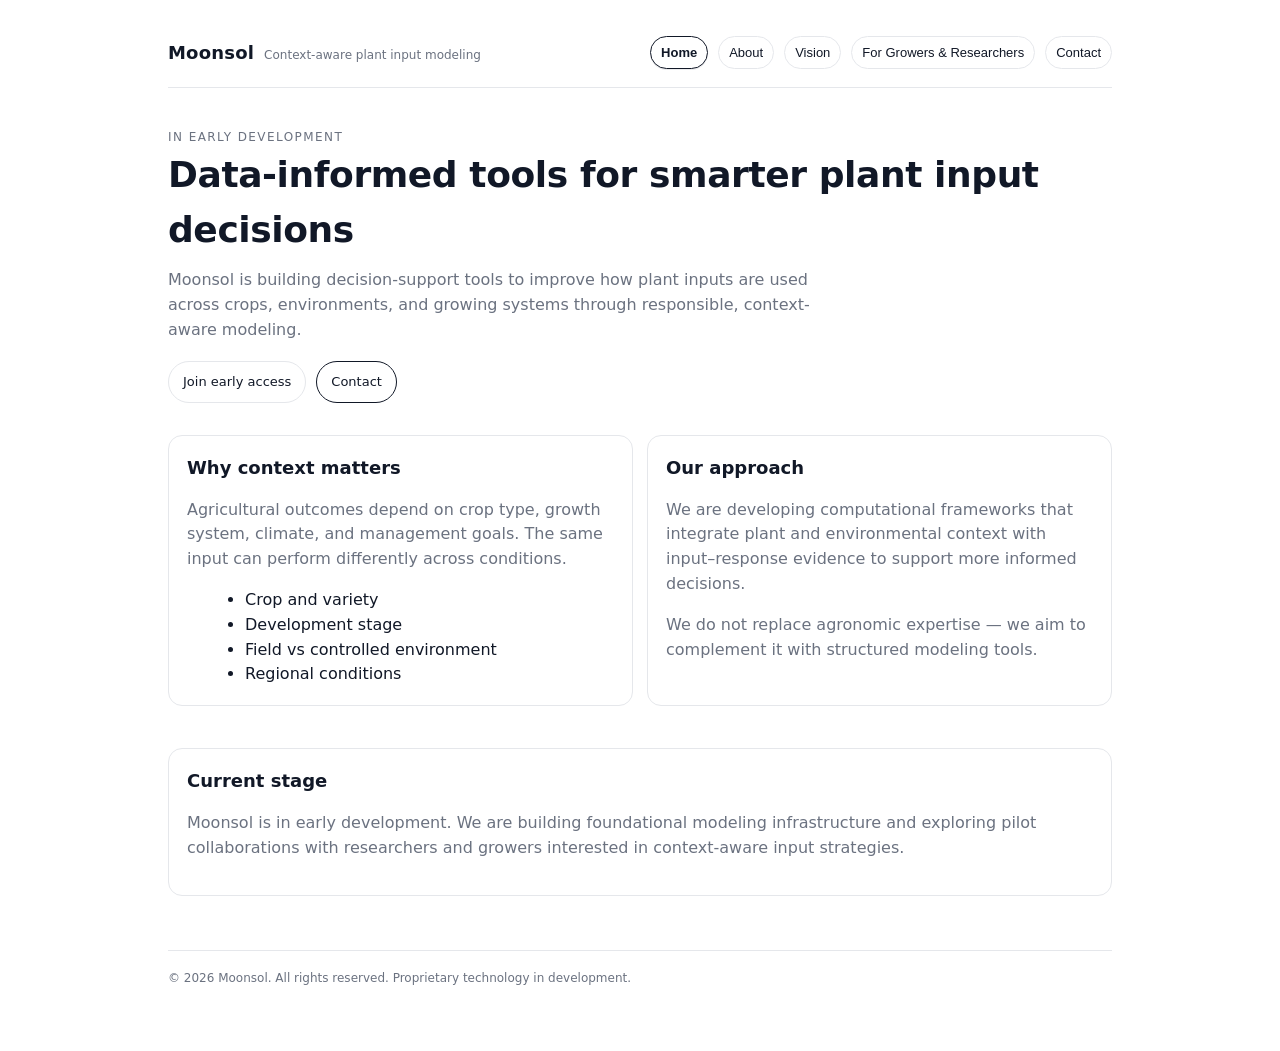
==== index.html @ 2db1e33b "Create index.html" ====
<!doctype html>
<html lang="en">
<head>
  <meta charset="utf-8" />
  <meta name="viewport" content="width=device-width,initial-scale=1" />
  <title>Moonsol</title>
  <meta name="description" content="Moonsol builds data-informed tools for smarter plant input decisions across crops and growing systems." />

  <style>
    :root{
      --bg:#ffffff;
      --text:#111827;
      --muted:#6b7280;
      --line:#e5e7eb;
      --accent:#111827;
      --max:980px;
      --radius:14px;
    }
    *{box-sizing:border-box}
    body{
      margin:0;
      font-family: ui-sans-serif, system-ui, -apple-system, Segoe UI, Roboto, Helvetica, Arial, "Apple Color Emoji","Segoe UI Emoji";
      color:var(--text);
      background:var(--bg);
      line-height:1.55;
    }
    a{color:inherit;text-decoration:none}
    a:hover{text-decoration:underline}
    .wrap{max-width:var(--max);margin:0 auto;padding:26px 18px 64px}
    header{
      display:flex;align-items:center;justify-content:space-between;gap:16px;
      padding:10px 0 18px;border-bottom:1px solid var(--line);
      position:sticky;top:0;background:rgba(255,255,255,.92);backdrop-filter: blur(8px);
      z-index:10;
    }
    .brand{display:flex;align-items:baseline;gap:10px}
    .brand h1{font-size:18px;margin:0;letter-spacing:.2px}
    .brand span{font-size:12px;color:var(--muted)}
    nav{display:flex;flex-wrap:wrap;gap:10px;justify-content:flex-end}
    nav button{
      border:1px solid var(--line);
      background:#fff;
      padding:8px 10px;
      border-radius:999px;
      cursor:pointer;
      font-size:13px;
      color:var(--text);
    }
    nav button.active{
      border-color:var(--accent);
      box-shadow:0 1px 0 rgba(17,24,39,.08);
      font-weight:600;
    }
    section{display:none}
    section.active{display:block}

    .hero{padding:40px 0 18px}
    .kicker{font-size:12px;color:var(--muted);text-transform:uppercase;letter-spacing:.12em}
    .hero h2{font-size:36px;margin:0 0 10px;letter-spacing:-0.4px}
    .hero p{margin:0 0 18px;color:var(--muted);max-width:64ch}
    .cta{display:flex;flex-wrap:wrap;gap:10px}
    .cta a{
      display:inline-block;
      padding:10px 14px;
      border-radius:999px;
      border:1px solid var(--accent);
      font-size:13px;
    }
    .cta a.secondary{border-color:var(--line)}
    .card{
      border:1px solid var(--line);
      border-radius:var(--radius);
      padding:18px;
      margin:14px 0;
      background:#fff;
    }
    h3{margin:0 0 8px;font-size:18px}
    .muted{color:var(--muted)}
    ul{margin:10px 0 0 18px}
    .grid{display:grid;grid-template-columns:repeat(12,1fr);gap:14px}
    .col6{grid-column:span 6}
    .col12{grid-column:span 12}
    @media (max-width:760px){
      .col6{grid-column:span 12}
      .hero h2{font-size:30px}
    }
    footer{
      margin-top:40px;padding-top:18px;border-top:1px solid var(--line);
      color:var(--muted);font-size:12px;
    }
  </style>
</head>

<body>
  <div class="wrap">
    <header>
      <div class="brand">
        <h1>Moonsol</h1>
        <span>Context-aware plant input modeling</span>
      </div>

      <nav aria-label="Primary">
        <button class="active" data-target="home">Home</button>
        <button data-target="about">About</button>
        <button data-target="vision">Vision</button>
        <button data-target="growers">For Growers & Researchers</button>
        <button data-target="contact">Contact</button>
      </nav>
    </header>

    <!-- HOME -->
    <section id="home" class="active">
      <div class="hero">
        <div class="kicker">In early development</div>
        <h2>Data-informed tools for smarter plant input decisions</h2>
        <p>
          Moonsol is building decision-support tools to improve how plant inputs are used across crops,
          environments, and growing systems through responsible, context-aware modeling.
        </p>

        <div class="cta">
          <a class="secondary" href="#contact" onclick="showSection('contact')">Join early access</a>
          <a href="#contact" onclick="showSection('contact')">Contact</a>
        </div>
      </div>

      <div class="grid">
        <div class="card col6">
          <h3>Why context matters</h3>
          <p class="muted">
            Agricultural outcomes depend on crop type, growth system, climate, and management goals.
            The same input can perform differently across conditions.
          </p>
          <ul>
            <li>Crop and variety</li>
            <li>Development stage</li>
            <li>Field vs controlled environment</li>
            <li>Regional conditions</li>
          </ul>
        </div>

        <div class="card col6">
          <h3>Our approach</h3>
          <p class="muted">
            We are developing computational frameworks that integrate plant and environmental context with
            input–response evidence to support more informed decisions.
          </p>
          <p class="muted">
            We do not replace agronomic expertise — we aim to complement it with structured modeling tools.
          </p>
        </div>

        <div class="card col12">
          <h3>Current stage</h3>
          <p class="muted">
            Moonsol is in early development. We are building foundational modeling infrastructure and exploring
            pilot collaborations with researchers and growers interested in context-aware input strategies.
          </p>
        </div>
      </div>
    </section>

    <!-- ABOUT -->
    <section id="about">
      <div class="card">
        <h3>Our mission</h3>
        <p class="muted">
          To improve the precision and responsibility of plant input use through data-driven, context-aware modeling.
        </p>
      </div>

      <div class="card">
        <h3>Why we started</h3>
        <p class="muted">
          Agriculture faces rising pressure from climate variability, resource constraints, sustainability demands,
          and increasing production costs. Improving how inputs are applied—without genetic modification—represents
          an opportunity to enhance resilience and efficiency across systems.
        </p>
      </div>

      <div class="card">
        <h3>Focus areas</h3>
        <ul>
          <li>Controlled environment agriculture (CEA)</li>
          <li>Field crop systems</li>
          <li>Sustainable input strategies</li>
          <li>Non-genetic plant response modeling</li>
        </ul>
      </div>

      <div class="card">
        <h3>Founder</h3>
        <p class="muted">
          Moonsol was founded by a plant science professional focused on responsible, data-informed approaches
          to improving plant performance across diverse production systems.
        </p>
      </div>
    </section>

    <!-- VISION -->
    <section id="vision">
      <div class="card">
        <h3>Long-term vision</h3>
        <p class="muted">
          To enable context-aware agricultural decision tools that improve plant performance while supporting
          sustainability and resource efficiency.
        </p>
      </div>

      <div class="card">
        <h3>What we believe</h3>
        <ul>
          <li>Plant responses are context-dependent</li>
          <li>Responsible data integration improves decisions</li>
          <li>Non-genetic approaches can enhance agricultural outcomes</li>
          <li>Tools should support — not replace — growers and researchers</li>
        </ul>
      </div>

      <div class="card">
        <h3>Future direction</h3>
        <p class="muted">
          As our modeling capabilities expand, we aim to support regionally informed strategies, pilot collaborations,
          and continuous learning from real-world outcomes.
        </p>
      </div>
    </section>

    <!-- GROWERS -->
    <section id="growers">
      <div class="card">
        <h3>Early collaboration</h3>
        <p class="muted">
          We are interested in connecting with controlled environment growers, specialty crop producers, agricultural
          researchers, and innovators exploring context-aware approaches to plant inputs.
        </p>
      </div>

      <div class="card">
        <h3>What to expect</h3>
        <ul>
          <li>Early modeling insights</li>
          <li>Structured decision-support concepts</li>
          <li>Pilot-stage evaluation tools</li>
          <li>Feedback-driven refinement</li>
        </ul>
        <p class="muted">Moonsol is currently in development and is not yet offering commercial products.</p>
      </div>
    </section>

    <!-- CONTACT -->
    <section id="contact">
      <div class="card">
        <h3>Get in touch</h3>
        <p class="muted">Interested in early-stage collaboration, pilot discussions, or learning more? Contact:</p>
        <p>
          <strong>Sameera Panchangam</strong><br />
          Founder, Moonsol<br />
          Email: <a href="mailto:you@example.com">moonsol@gmail.com</a>
        </p>
      </div>

      <div class="card">
        <h3>Early access</h3>
        <p class="muted">
          If you’d like updates about pilot programs or early tools, email us with subject:
          <strong>“Moonsol Early Access”</strong>.
        </p>
      </div>
    </section>

    <footer>
      © 2026 Moonsol. All rights reserved. <span class="muted">Proprietary technology in development.</span>
    </footer>
  </div>

  <script>
    function showSection(id){
      document.querySelectorAll('section').forEach(s => s.classList.remove('active'));
      document.querySelectorAll('nav button').forEach(b => b.classList.remove('active'));

      const sec = document.getElementById(id);
      const btn = document.querySelector(`nav button[data-target="${id}"]`);

      if(sec) sec.classList.add('active');
      if(btn) btn.classList.add('active');

      window.scrollTo({ top: 0, behavior: 'smooth' });
    }

    document.querySelectorAll('nav button').forEach(btn => {
      btn.addEventListener('click', () => showSection(btn.dataset.target));
    });

    // Support direct links like #contact
    window.addEventListener('load', () => {
      const hash = (window.location.hash || '').replace('#','');
      if(hash && document.getElementById(hash)) showSection(hash);
    });
  </script>
</body>
</html>
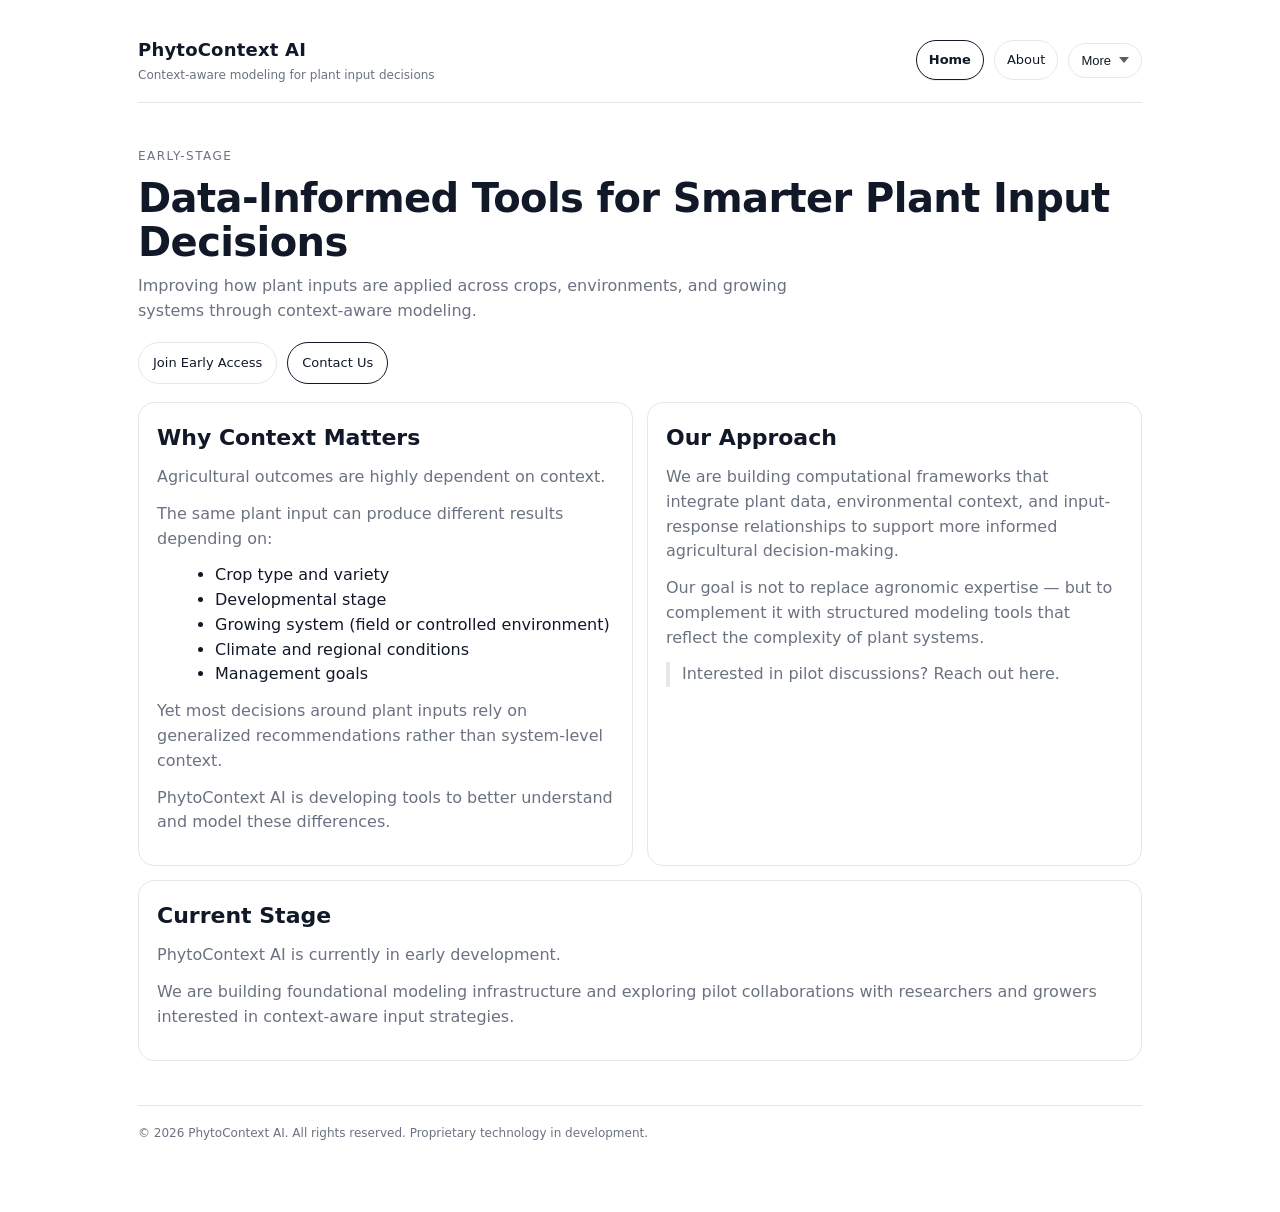
==== commit b66bf464: "Update index.html" ====
--- a/index.html
+++ b/index.html
@@ -1,302 +1,104 @@
-<!doctype html>
-<html lang="en">
-<head>
-  <meta charset="utf-8" />
-  <meta name="viewport" content="width=device-width,initial-scale=1" />
-  <title>Moonsol</title>
-  <meta name="description" content="Moonsol builds data-informed tools for smarter plant input decisions across crops and growing systems." />
-
-  <style>
-    :root{
-      --bg:#ffffff;
-      --text:#111827;
-      --muted:#6b7280;
-      --line:#e5e7eb;
-      --accent:#111827;
-      --max:980px;
-      --radius:14px;
-    }
-    *{box-sizing:border-box}
-    body{
-      margin:0;
-      font-family: ui-sans-serif, system-ui, -apple-system, Segoe UI, Roboto, Helvetica, Arial, "Apple Color Emoji","Segoe UI Emoji";
-      color:var(--text);
-      background:var(--bg);
-      line-height:1.55;
-    }
-    a{color:inherit;text-decoration:none}
-    a:hover{text-decoration:underline}
-    .wrap{max-width:var(--max);margin:0 auto;padding:26px 18px 64px}
-    header{
-      display:flex;align-items:center;justify-content:space-between;gap:16px;
-      padding:10px 0 18px;border-bottom:1px solid var(--line);
-      position:sticky;top:0;background:rgba(255,255,255,.92);backdrop-filter: blur(8px);
-      z-index:10;
-    }
-    .brand{display:flex;align-items:baseline;gap:10px}
-    .brand h1{font-size:18px;margin:0;letter-spacing:.2px}
-    .brand span{font-size:12px;color:var(--muted)}
-    nav{display:flex;flex-wrap:wrap;gap:10px;justify-content:flex-end}
-    nav button{
-      border:1px solid var(--line);
-      background:#fff;
-      padding:8px 10px;
-      border-radius:999px;
-      cursor:pointer;
-      font-size:13px;
-      color:var(--text);
-    }
-    nav button.active{
-      border-color:var(--accent);
-      box-shadow:0 1px 0 rgba(17,24,39,.08);
-      font-weight:600;
-    }
-    section{display:none}
-    section.active{display:block}
-
-    .hero{padding:40px 0 18px}
-    .kicker{font-size:12px;color:var(--muted);text-transform:uppercase;letter-spacing:.12em}
-    .hero h2{font-size:36px;margin:0 0 10px;letter-spacing:-0.4px}
-    .hero p{margin:0 0 18px;color:var(--muted);max-width:64ch}
-    .cta{display:flex;flex-wrap:wrap;gap:10px}
-    .cta a{
-      display:inline-block;
-      padding:10px 14px;
-      border-radius:999px;
-      border:1px solid var(--accent);
-      font-size:13px;
-    }
-    .cta a.secondary{border-color:var(--line)}
-    .card{
-      border:1px solid var(--line);
-      border-radius:var(--radius);
-      padding:18px;
-      margin:14px 0;
-      background:#fff;
-    }
-    h3{margin:0 0 8px;font-size:18px}
-    .muted{color:var(--muted)}
-    ul{margin:10px 0 0 18px}
-    .grid{display:grid;grid-template-columns:repeat(12,1fr);gap:14px}
-    .col6{grid-column:span 6}
-    .col12{grid-column:span 12}
-    @media (max-width:760px){
-      .col6{grid-column:span 12}
-      .hero h2{font-size:30px}
-    }
-    footer{
-      margin-top:40px;padding-top:18px;border-top:1px solid var(--line);
-      color:var(--muted);font-size:12px;
-    }
-  </style>
-</head>
-
-<body>
-  <div class="wrap">
-    <header>
-      <div class="brand">
-        <h1>Moonsol</h1>
-        <span>Context-aware plant input modeling</span>
-      </div>
-
-      <nav aria-label="Primary">
-        <button class="active" data-target="home">Home</button>
-        <button data-target="about">About</button>
-        <button data-target="vision">Vision</button>
-        <button data-target="growers">For Growers & Researchers</button>
-        <button data-target="contact">Contact</button>
-      </nav>
-    </header>
-
-    <!-- HOME -->
-    <section id="home" class="active">
-      <div class="hero">
-        <div class="kicker">In early development</div>
-        <h2>Data-informed tools for smarter plant input decisions</h2>
-        <p>
-          Moonsol is building decision-support tools to improve how plant inputs are used across crops,
-          environments, and growing systems through responsible, context-aware modeling.
-        </p>
-
-        <div class="cta">
-          <a class="secondary" href="#contact" onclick="showSection('contact')">Join early access</a>
-          <a href="#contact" onclick="showSection('contact')">Contact</a>
-        </div>
-      </div>
-
-      <div class="grid">
-        <div class="card col6">
-          <h3>Why context matters</h3>
-          <p class="muted">
-            Agricultural outcomes depend on crop type, growth system, climate, and management goals.
-            The same input can perform differently across conditions.
-          </p>
-          <ul>
-            <li>Crop and variety</li>
-            <li>Development stage</li>
-            <li>Field vs controlled environment</li>
-            <li>Regional conditions</li>
-          </ul>
-        </div>
-
-        <div class="card col6">
-          <h3>Our approach</h3>
-          <p class="muted">
-            We are developing computational frameworks that integrate plant and environmental context with
-            input–response evidence to support more informed decisions.
-          </p>
-          <p class="muted">
-            We do not replace agronomic expertise — we aim to complement it with structured modeling tools.
-          </p>
-        </div>
-
-        <div class="card col12">
-          <h3>Current stage</h3>
-          <p class="muted">
-            Moonsol is in early development. We are building foundational modeling infrastructure and exploring
-            pilot collaborations with researchers and growers interested in context-aware input strategies.
-          </p>
-        </div>
-      </div>
-    </section>
-
-    <!-- ABOUT -->
-    <section id="about">
-      <div class="card">
-        <h3>Our mission</h3>
-        <p class="muted">
-          To improve the precision and responsibility of plant input use through data-driven, context-aware modeling.
-        </p>
-      </div>
-
-      <div class="card">
-        <h3>Why we started</h3>
-        <p class="muted">
-          Agriculture faces rising pressure from climate variability, resource constraints, sustainability demands,
-          and increasing production costs. Improving how inputs are applied—without genetic modification—represents
-          an opportunity to enhance resilience and efficiency across systems.
-        </p>
-      </div>
-
-      <div class="card">
-        <h3>Focus areas</h3>
-        <ul>
-          <li>Controlled environment agriculture (CEA)</li>
-          <li>Field crop systems</li>
-          <li>Sustainable input strategies</li>
-          <li>Non-genetic plant response modeling</li>
-        </ul>
-      </div>
-
-      <div class="card">
-        <h3>Founder</h3>
-        <p class="muted">
-          Moonsol was founded by a plant science professional focused on responsible, data-informed approaches
-          to improving plant performance across diverse production systems.
-        </p>
-      </div>
-    </section>
-
-    <!-- VISION -->
-    <section id="vision">
-      <div class="card">
-        <h3>Long-term vision</h3>
-        <p class="muted">
-          To enable context-aware agricultural decision tools that improve plant performance while supporting
-          sustainability and resource efficiency.
-        </p>
-      </div>
-
-      <div class="card">
-        <h3>What we believe</h3>
-        <ul>
-          <li>Plant responses are context-dependent</li>
-          <li>Responsible data integration improves decisions</li>
-          <li>Non-genetic approaches can enhance agricultural outcomes</li>
-          <li>Tools should support — not replace — growers and researchers</li>
-        </ul>
-      </div>
-
-      <div class="card">
-        <h3>Future direction</h3>
-        <p class="muted">
-          As our modeling capabilities expand, we aim to support regionally informed strategies, pilot collaborations,
-          and continuous learning from real-world outcomes.
-        </p>
-      </div>
-    </section>
-
-    <!-- GROWERS -->
-    <section id="growers">
-      <div class="card">
-        <h3>Early collaboration</h3>
-        <p class="muted">
-          We are interested in connecting with controlled environment growers, specialty crop producers, agricultural
-          researchers, and innovators exploring context-aware approaches to plant inputs.
-        </p>
-      </div>
-
-      <div class="card">
-        <h3>What to expect</h3>
-        <ul>
-          <li>Early modeling insights</li>
-          <li>Structured decision-support concepts</li>
-          <li>Pilot-stage evaluation tools</li>
-          <li>Feedback-driven refinement</li>
-        </ul>
-        <p class="muted">Moonsol is currently in development and is not yet offering commercial products.</p>
-      </div>
-    </section>
-
-    <!-- CONTACT -->
-    <section id="contact">
-      <div class="card">
-        <h3>Get in touch</h3>
-        <p class="muted">Interested in early-stage collaboration, pilot discussions, or learning more? Contact:</p>
-        <p>
-          <strong>Sameera Panchangam</strong><br />
-          Founder, Moonsol<br />
-          Email: <a href="mailto:you@example.com">moonsol@gmail.com</a>
-        </p>
-      </div>
-
-      <div class="card">
-        <h3>Early access</h3>
-        <p class="muted">
-          If you’d like updates about pilot programs or early tools, email us with subject:
-          <strong>“Moonsol Early Access”</strong>.
-        </p>
-      </div>
-    </section>
-
-    <footer>
-      © 2026 Moonsol. All rights reserved. <span class="muted">Proprietary technology in development.</span>
-    </footer>
-  </div>
-
-  <script>
-    function showSection(id){
-      document.querySelectorAll('section').forEach(s => s.classList.remove('active'));
-      document.querySelectorAll('nav button').forEach(b => b.classList.remove('active'));
-
-      const sec = document.getElementById(id);
-      const btn = document.querySelector(`nav button[data-target="${id}"]`);
-
-      if(sec) sec.classList.add('active');
-      if(btn) btn.classList.add('active');
-
-      window.scrollTo({ top: 0, behavior: 'smooth' });
-    }
-
-    document.querySelectorAll('nav button').forEach(btn => {
-      btn.addEventListener('click', () => showSection(btn.dataset.target));
-    });
-
-    // Support direct links like #contact
-    window.addEventListener('load', () => {
-      const hash = (window.location.hash || '').replace('#','');
-      if(hash && document.getElementById(hash)) showSection(hash);
-    });
-  </script>
-</body>
-</html>
+<!doctype html>
+<html lang="en">
+<head>
+  <meta charset="utf-8"/>
+  <meta name="viewport" content="width=device-width,initial-scale=1"/>
+  <title>PhytoContext AI — Home</title>
+  <meta name="description" content="Data-informed tools for smarter plant input decisions through context-aware modeling."/>
+  <link rel="stylesheet" href="styles.css"/>
+</head>
+<body>
+  <div class="wrap">
+    <header>
+      <div class="brand">
+        <div class="name">PhytoContext AI</div>
+        <div class="tag">Context-aware modeling for plant input decisions</div>
+      </div>
+
+      <nav aria-label="Primary">
+        <a class="navlink" data-page="index.html" href="index.html">Home</a>
+        <a class="navlink" data-page="about.html" href="about.html">About</a>
+
+        <div class="dropdown">
+          <button class="navbtn" id="ddBtn" type="button" aria-haspopup="true" aria-expanded="false">
+            More <span class="caret" aria-hidden="true"></span>
+          </button>
+          <div class="menu" id="ddMenu" role="menu">
+            <a class="navlink" data-page="vision.html" href="vision.html">Vision</a>
+            <a class="navlink" data-page="growers.html" href="growers.html">For Growers & Researchers</a>
+            <a class="navlink" data-page="contact.html" href="contact.html">Contact</a>
+          </div>
+        </div>
+      </nav>
+    </header>
+
+    <main>
+      <section class="hero">
+        <div class="kicker">Early-stage</div>
+        <h1>Data-Informed Tools for Smarter Plant Input Decisions</h1>
+        <p class="lead">
+          Improving how plant inputs are applied across crops, environments, and growing systems through context-aware modeling.
+        </p>
+
+        <div class="cta">
+          <a class="btn secondary" href="contact.html">Join Early Access</a>
+          <a class="btn" href="contact.html">Contact Us</a>
+        </div>
+      </section>
+
+      <div class="grid">
+        <section class="card col6">
+          <h2>Why Context Matters</h2>
+          <p class="muted">Agricultural outcomes are highly dependent on context.</p>
+          <p class="muted">The same plant input can produce different results depending on:</p>
+          <ul>
+            <li>Crop type and variety</li>
+            <li>Developmental stage</li>
+            <li>Growing system (field or controlled environment)</li>
+            <li>Climate and regional conditions</li>
+            <li>Management goals</li>
+          </ul>
+          <p class="muted" style="margin-top:12px">
+            Yet most decisions around plant inputs rely on generalized recommendations rather than system-level context.
+          </p>
+          <p class="muted">
+            PhytoContext AI is developing tools to better understand and model these differences.
+          </p>
+        </section>
+
+        <section class="card col6">
+          <h2>Our Approach</h2>
+          <p class="muted">
+            We are building computational frameworks that integrate plant data, environmental context, and input-response relationships
+            to support more informed agricultural decision-making.
+          </p>
+          <p class="muted">
+            Our goal is not to replace agronomic expertise — but to complement it with structured modeling tools that reflect the
+            complexity of plant systems.
+          </p>
+          <div class="callout">
+            Interested in pilot discussions? <a href="contact.html">Reach out here.</a>
+          </div>
+        </section>
+
+        <section class="card col12">
+          <h2>Current Stage</h2>
+          <p class="muted">
+            PhytoContext AI is currently in early development.
+          </p>
+          <p class="muted">
+            We are building foundational modeling infrastructure and exploring pilot collaborations with researchers and growers
+            interested in context-aware input strategies.
+          </p>
+        </section>
+      </div>
+
+      <div class="footer">
+        © 2026 PhytoContext AI. All rights reserved. Proprietary technology in development.
+      </div>
+    </main>
+  </div>
+
+  <script src="app.js"></script>
+</body>
+</html>
--- a/styles.css
+++ b/styles.css
@@ -0,0 +1,140 @@
+:root{
+    --bg:#ffffff;
+    --text:#111827;
+    --muted:#6b7280;
+    --line:#e5e7eb;
+    --accent:#111827;
+    --max:1040px;
+    --radius:16px;
+  }
+  
+  *{box-sizing:border-box}
+  html,body{height:100%}
+  body{
+    margin:0;
+    font-family: ui-sans-serif, system-ui, -apple-system, Segoe UI, Roboto, Helvetica, Arial;
+    color:var(--text);
+    background:var(--bg);
+    line-height:1.55;
+  }
+  
+  a{color:inherit;text-decoration:none}
+  a:hover{text-decoration:underline}
+  
+  .wrap{max-width:var(--max);margin:0 auto;padding:26px 18px 70px}
+  
+  header{
+    display:flex;align-items:center;justify-content:space-between;gap:16px;
+    padding:10px 0 18px;border-bottom:1px solid var(--line);
+    position:sticky;top:0;background:rgba(255,255,255,.92);backdrop-filter: blur(8px);
+    z-index:10;
+  }
+  
+  .brand{
+    display:flex;flex-direction:column;gap:2px;
+  }
+  .brand .name{
+    font-size:18px;margin:0;letter-spacing:.2px;font-weight:700;
+  }
+  .brand .tag{
+    font-size:12px;color:var(--muted)
+  }
+  
+  nav{display:flex;align-items:center;gap:10px;flex-wrap:wrap;justify-content:flex-end}
+  .navlink, .navbtn{
+    border:1px solid var(--line);
+    background:#fff;
+    padding:9px 12px;
+    border-radius:999px;
+    cursor:pointer;
+    font-size:13px;
+    color:var(--text);
+    display:inline-flex;
+    align-items:center;
+    gap:8px;
+  }
+  .navlink.active, .navbtn.active{
+    border-color:var(--accent);
+    box-shadow:0 1px 0 rgba(17,24,39,.08);
+    font-weight:650;
+  }
+  
+  .dropdown{position:relative;display:inline-block}
+  .menu{
+    position:absolute; right:0; top:44px;
+    min-width:220px;
+    border:1px solid var(--line);
+    background:#fff;
+    border-radius:14px;
+    padding:8px;
+    box-shadow:0 10px 30px rgba(17,24,39,.10);
+    display:none;
+  }
+  .menu.open{display:block}
+  .menu a{
+    display:block;
+    padding:10px 10px;
+    border-radius:12px;
+    font-size:13px;
+  }
+  .menu a:hover{
+    background:#f9fafb;
+    text-decoration:none;
+  }
+  .caret{
+    width:0;height:0;border-left:5px solid transparent;border-right:5px solid transparent;border-top:6px solid var(--text);
+    opacity:.7;
+  }
+  
+  .hero{padding:44px 0 18px}
+  .kicker{font-size:12px;color:var(--muted);text-transform:uppercase;letter-spacing:.12em}
+  h1{font-size:40px;margin:10px 0 10px;letter-spacing:-0.6px;line-height:1.1}
+  .lead{margin:0 0 18px;color:var(--muted);max-width:70ch}
+  
+  .cta{display:flex;flex-wrap:wrap;gap:10px;margin-top:14px}
+  .btn{
+    display:inline-block;
+    padding:10px 14px;
+    border-radius:999px;
+    border:1px solid var(--accent);
+    font-size:13px;
+    background:#fff;
+  }
+  .btn.secondary{border-color:var(--line)}
+  .btn:hover{text-decoration:none;box-shadow:0 1px 0 rgba(17,24,39,.08)}
+  .btn:active{transform:translateY(1px)}
+  
+  .grid{display:grid;grid-template-columns:repeat(12,1fr);gap:14px}
+  .col6{grid-column:span 6}
+  .col12{grid-column:span 12}
+  
+  .card{
+    border:1px solid var(--line);
+    border-radius:var(--radius);
+    padding:18px;
+    background:#fff;
+  }
+  
+  h2{margin:0 0 10px;font-size:22px}
+  p{margin:0 0 12px}
+  ul{margin:8px 0 0 18px}
+  .muted{color:var(--muted)}
+  
+  .callout{
+    border-left:4px solid var(--line);
+    padding-left:12px;
+    color:var(--muted);
+  }
+  
+  .footer{
+    margin-top:44px;
+    padding-top:18px;
+    border-top:1px solid var(--line);
+    color:var(--muted);
+    font-size:12px;
+  }
+  
+  @media (max-width: 820px){
+    h1{font-size:32px}
+    .col6{grid-column:span 12}
+  }
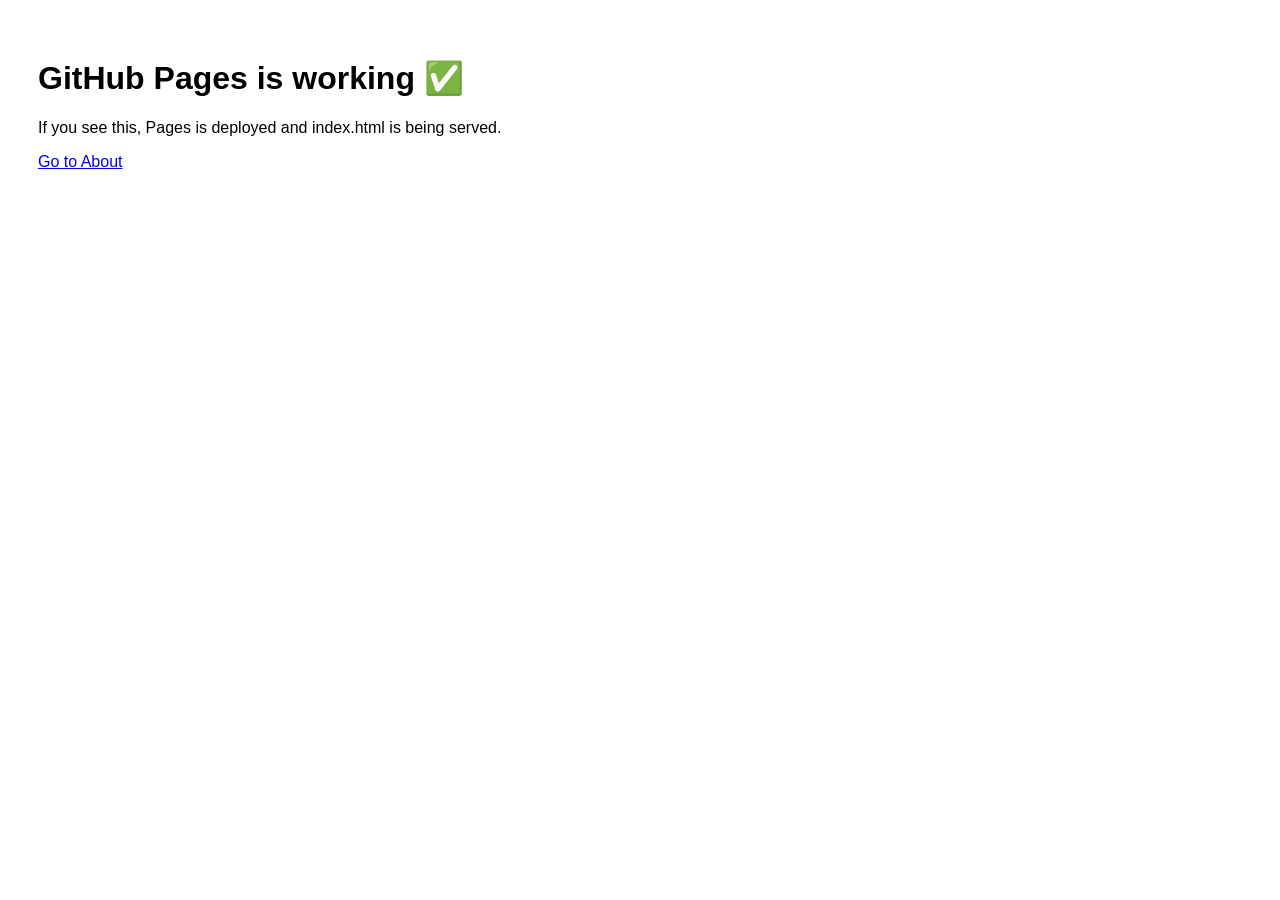
==== commit 65320b49: "Update index.html" ====
--- a/index.html
+++ b/index.html
@@ -1,104 +1,13 @@
 <!doctype html>
-<html lang="en">
+<html>
 <head>
-  <meta charset="utf-8"/>
-  <meta name="viewport" content="width=device-width,initial-scale=1"/>
-  <title>PhytoContext AI — Home</title>
-  <meta name="description" content="Data-informed tools for smarter plant input decisions through context-aware modeling."/>
-  <link rel="stylesheet" href="styles.css"/>
+  <meta charset="utf-8" />
+  <meta name="viewport" content="width=device-width, initial-scale=1" />
+  <title>Test</title>
 </head>
-<body>
-  <div class="wrap">
-    <header>
-      <div class="brand">
-        <div class="name">PhytoContext AI</div>
-        <div class="tag">Context-aware modeling for plant input decisions</div>
-      </div>
-
-      <nav aria-label="Primary">
-        <a class="navlink" data-page="index.html" href="index.html">Home</a>
-        <a class="navlink" data-page="about.html" href="about.html">About</a>
-
-        <div class="dropdown">
-          <button class="navbtn" id="ddBtn" type="button" aria-haspopup="true" aria-expanded="false">
-            More <span class="caret" aria-hidden="true"></span>
-          </button>
-          <div class="menu" id="ddMenu" role="menu">
-            <a class="navlink" data-page="vision.html" href="vision.html">Vision</a>
-            <a class="navlink" data-page="growers.html" href="growers.html">For Growers & Researchers</a>
-            <a class="navlink" data-page="contact.html" href="contact.html">Contact</a>
-          </div>
-        </div>
-      </nav>
-    </header>
-
-    <main>
-      <section class="hero">
-        <div class="kicker">Early-stage</div>
-        <h1>Data-Informed Tools for Smarter Plant Input Decisions</h1>
-        <p class="lead">
-          Improving how plant inputs are applied across crops, environments, and growing systems through context-aware modeling.
-        </p>
-
-        <div class="cta">
-          <a class="btn secondary" href="contact.html">Join Early Access</a>
-          <a class="btn" href="contact.html">Contact Us</a>
-        </div>
-      </section>
-
-      <div class="grid">
-        <section class="card col6">
-          <h2>Why Context Matters</h2>
-          <p class="muted">Agricultural outcomes are highly dependent on context.</p>
-          <p class="muted">The same plant input can produce different results depending on:</p>
-          <ul>
-            <li>Crop type and variety</li>
-            <li>Developmental stage</li>
-            <li>Growing system (field or controlled environment)</li>
-            <li>Climate and regional conditions</li>
-            <li>Management goals</li>
-          </ul>
-          <p class="muted" style="margin-top:12px">
-            Yet most decisions around plant inputs rely on generalized recommendations rather than system-level context.
-          </p>
-          <p class="muted">
-            PhytoContext AI is developing tools to better understand and model these differences.
-          </p>
-        </section>
-
-        <section class="card col6">
-          <h2>Our Approach</h2>
-          <p class="muted">
-            We are building computational frameworks that integrate plant data, environmental context, and input-response relationships
-            to support more informed agricultural decision-making.
-          </p>
-          <p class="muted">
-            Our goal is not to replace agronomic expertise — but to complement it with structured modeling tools that reflect the
-            complexity of plant systems.
-          </p>
-          <div class="callout">
-            Interested in pilot discussions? <a href="contact.html">Reach out here.</a>
-          </div>
-        </section>
-
-        <section class="card col12">
-          <h2>Current Stage</h2>
-          <p class="muted">
-            PhytoContext AI is currently in early development.
-          </p>
-          <p class="muted">
-            We are building foundational modeling infrastructure and exploring pilot collaborations with researchers and growers
-            interested in context-aware input strategies.
-          </p>
-        </section>
-      </div>
-
-      <div class="footer">
-        © 2026 PhytoContext AI. All rights reserved. Proprietary technology in development.
-      </div>
-    </main>
-  </div>
-
-  <script src="app.js"></script>
+<body style="font-family: Arial; padding: 30px;">
+  <h1>GitHub Pages is working ✅</h1>
+  <p>If you see this, Pages is deployed and index.html is being served.</p>
+  <p><a href="about.html">Go to About</a></p>
 </body>
 </html>
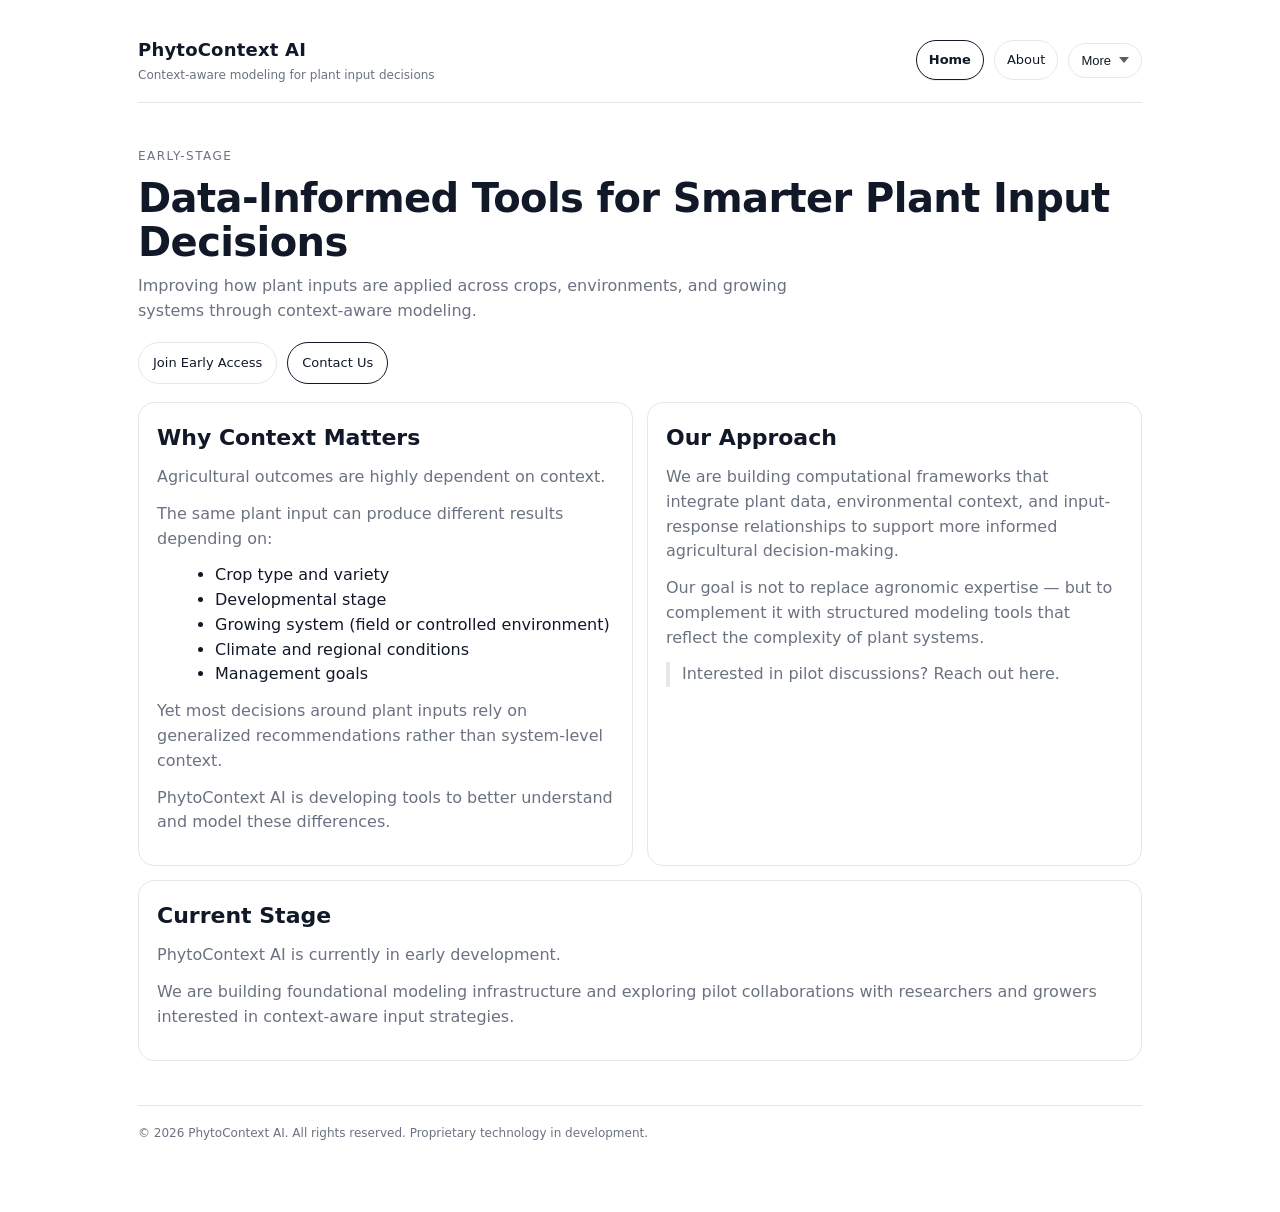
==== commit 4a723e6e: "Update index.html" ====
--- a/index.html
+++ b/index.html
@@ -1,13 +1,104 @@
 <!doctype html>
-<html>
+<html lang="en">
 <head>
-  <meta charset="utf-8" />
-  <meta name="viewport" content="width=device-width, initial-scale=1" />
-  <title>Test</title>
+  <meta charset="utf-8"/>
+  <meta name="viewport" content="width=device-width,initial-scale=1"/>
+  <title>PhytoContext AI — Home</title>
+  <meta name="description" content="Data-informed tools for smarter plant input decisions through context-aware modeling."/>
+  <link rel="stylesheet" href="styles.css"/>
 </head>
-<body style="font-family: Arial; padding: 30px;">
-  <h1>GitHub Pages is working ✅</h1>
-  <p>If you see this, Pages is deployed and index.html is being served.</p>
-  <p><a href="about.html">Go to About</a></p>
+<body>
+  <div class="wrap">
+    <header>
+      <div class="brand">
+        <div class="name">PhytoContext AI</div>
+        <div class="tag">Context-aware modeling for plant input decisions</div>
+      </div>
+
+      <nav aria-label="Primary">
+        <a class="navlink" data-page="index.html" href="index.html">Home</a>
+        <a class="navlink" data-page="about.html" href="about.html">About</a>
+
+        <div class="dropdown">
+          <button class="navbtn" id="ddBtn" type="button" aria-haspopup="true" aria-expanded="false">
+            More <span class="caret" aria-hidden="true"></span>
+          </button>
+          <div class="menu" id="ddMenu" role="menu">
+            <a class="navlink" data-page="vision.html" href="vision.html">Vision</a>
+            <a class="navlink" data-page="growers.html" href="growers.html">For Growers & Researchers</a>
+            <a class="navlink" data-page="contact.html" href="contact.html">Contact</a>
+          </div>
+        </div>
+      </nav>
+    </header>
+
+    <main>
+      <section class="hero">
+        <div class="kicker">Early-stage</div>
+        <h1>Data-Informed Tools for Smarter Plant Input Decisions</h1>
+        <p class="lead">
+          Improving how plant inputs are applied across crops, environments, and growing systems through context-aware modeling.
+        </p>
+
+        <div class="cta">
+          <a class="btn secondary" href="contact.html">Join Early Access</a>
+          <a class="btn" href="contact.html">Contact Us</a>
+        </div>
+      </section>
+
+      <div class="grid">
+        <section class="card col6">
+          <h2>Why Context Matters</h2>
+          <p class="muted">Agricultural outcomes are highly dependent on context.</p>
+          <p class="muted">The same plant input can produce different results depending on:</p>
+          <ul>
+            <li>Crop type and variety</li>
+            <li>Developmental stage</li>
+            <li>Growing system (field or controlled environment)</li>
+            <li>Climate and regional conditions</li>
+            <li>Management goals</li>
+          </ul>
+          <p class="muted" style="margin-top:12px">
+            Yet most decisions around plant inputs rely on generalized recommendations rather than system-level context.
+          </p>
+          <p class="muted">
+            PhytoContext AI is developing tools to better understand and model these differences.
+          </p>
+        </section>
+
+        <section class="card col6">
+          <h2>Our Approach</h2>
+          <p class="muted">
+            We are building computational frameworks that integrate plant data, environmental context, and input-response relationships
+            to support more informed agricultural decision-making.
+          </p>
+          <p class="muted">
+            Our goal is not to replace agronomic expertise — but to complement it with structured modeling tools that reflect the
+            complexity of plant systems.
+          </p>
+          <div class="callout">
+            Interested in pilot discussions? <a href="contact.html">Reach out here.</a>
+          </div>
+        </section>
+
+        <section class="card col12">
+          <h2>Current Stage</h2>
+          <p class="muted">
+            PhytoContext AI is currently in early development.
+          </p>
+          <p class="muted">
+            We are building foundational modeling infrastructure and exploring pilot collaborations with researchers and growers
+            interested in context-aware input strategies.
+          </p>
+        </section>
+      </div>
+
+      <div class="footer">
+        © 2026 PhytoContext AI. All rights reserved. Proprietary technology in development.
+      </div>
+    </main>
+  </div>
+
+  <script src="app.js"></script>
 </body>
 </html>
--- a/styles.css
+++ b/styles.css
@@ -0,0 +1,140 @@
+:root{
+    --bg:#ffffff;
+    --text:#111827;
+    --muted:#6b7280;
+    --line:#e5e7eb;
+    --accent:#111827;
+    --max:1040px;
+    --radius:16px;
+  }
+  
+  *{box-sizing:border-box}
+  html,body{height:100%}
+  body{
+    margin:0;
+    font-family: ui-sans-serif, system-ui, -apple-system, Segoe UI, Roboto, Helvetica, Arial;
+    color:var(--text);
+    background:var(--bg);
+    line-height:1.55;
+  }
+  
+  a{color:inherit;text-decoration:none}
+  a:hover{text-decoration:underline}
+  
+  .wrap{max-width:var(--max);margin:0 auto;padding:26px 18px 70px}
+  
+  header{
+    display:flex;align-items:center;justify-content:space-between;gap:16px;
+    padding:10px 0 18px;border-bottom:1px solid var(--line);
+    position:sticky;top:0;background:rgba(255,255,255,.92);backdrop-filter: blur(8px);
+    z-index:10;
+  }
+  
+  .brand{
+    display:flex;flex-direction:column;gap:2px;
+  }
+  .brand .name{
+    font-size:18px;margin:0;letter-spacing:.2px;font-weight:700;
+  }
+  .brand .tag{
+    font-size:12px;color:var(--muted)
+  }
+  
+  nav{display:flex;align-items:center;gap:10px;flex-wrap:wrap;justify-content:flex-end}
+  .navlink, .navbtn{
+    border:1px solid var(--line);
+    background:#fff;
+    padding:9px 12px;
+    border-radius:999px;
+    cursor:pointer;
+    font-size:13px;
+    color:var(--text);
+    display:inline-flex;
+    align-items:center;
+    gap:8px;
+  }
+  .navlink.active, .navbtn.active{
+    border-color:var(--accent);
+    box-shadow:0 1px 0 rgba(17,24,39,.08);
+    font-weight:650;
+  }
+  
+  .dropdown{position:relative;display:inline-block}
+  .menu{
+    position:absolute; right:0; top:44px;
+    min-width:220px;
+    border:1px solid var(--line);
+    background:#fff;
+    border-radius:14px;
+    padding:8px;
+    box-shadow:0 10px 30px rgba(17,24,39,.10);
+    display:none;
+  }
+  .menu.open{display:block}
+  .menu a{
+    display:block;
+    padding:10px 10px;
+    border-radius:12px;
+    font-size:13px;
+  }
+  .menu a:hover{
+    background:#f9fafb;
+    text-decoration:none;
+  }
+  .caret{
+    width:0;height:0;border-left:5px solid transparent;border-right:5px solid transparent;border-top:6px solid var(--text);
+    opacity:.7;
+  }
+  
+  .hero{padding:44px 0 18px}
+  .kicker{font-size:12px;color:var(--muted);text-transform:uppercase;letter-spacing:.12em}
+  h1{font-size:40px;margin:10px 0 10px;letter-spacing:-0.6px;line-height:1.1}
+  .lead{margin:0 0 18px;color:var(--muted);max-width:70ch}
+  
+  .cta{display:flex;flex-wrap:wrap;gap:10px;margin-top:14px}
+  .btn{
+    display:inline-block;
+    padding:10px 14px;
+    border-radius:999px;
+    border:1px solid var(--accent);
+    font-size:13px;
+    background:#fff;
+  }
+  .btn.secondary{border-color:var(--line)}
+  .btn:hover{text-decoration:none;box-shadow:0 1px 0 rgba(17,24,39,.08)}
+  .btn:active{transform:translateY(1px)}
+  
+  .grid{display:grid;grid-template-columns:repeat(12,1fr);gap:14px}
+  .col6{grid-column:span 6}
+  .col12{grid-column:span 12}
+  
+  .card{
+    border:1px solid var(--line);
+    border-radius:var(--radius);
+    padding:18px;
+    background:#fff;
+  }
+  
+  h2{margin:0 0 10px;font-size:22px}
+  p{margin:0 0 12px}
+  ul{margin:8px 0 0 18px}
+  .muted{color:var(--muted)}
+  
+  .callout{
+    border-left:4px solid var(--line);
+    padding-left:12px;
+    color:var(--muted);
+  }
+  
+  .footer{
+    margin-top:44px;
+    padding-top:18px;
+    border-top:1px solid var(--line);
+    color:var(--muted);
+    font-size:12px;
+  }
+  
+  @media (max-width: 820px){
+    h1{font-size:32px}
+    .col6{grid-column:span 12}
+  }
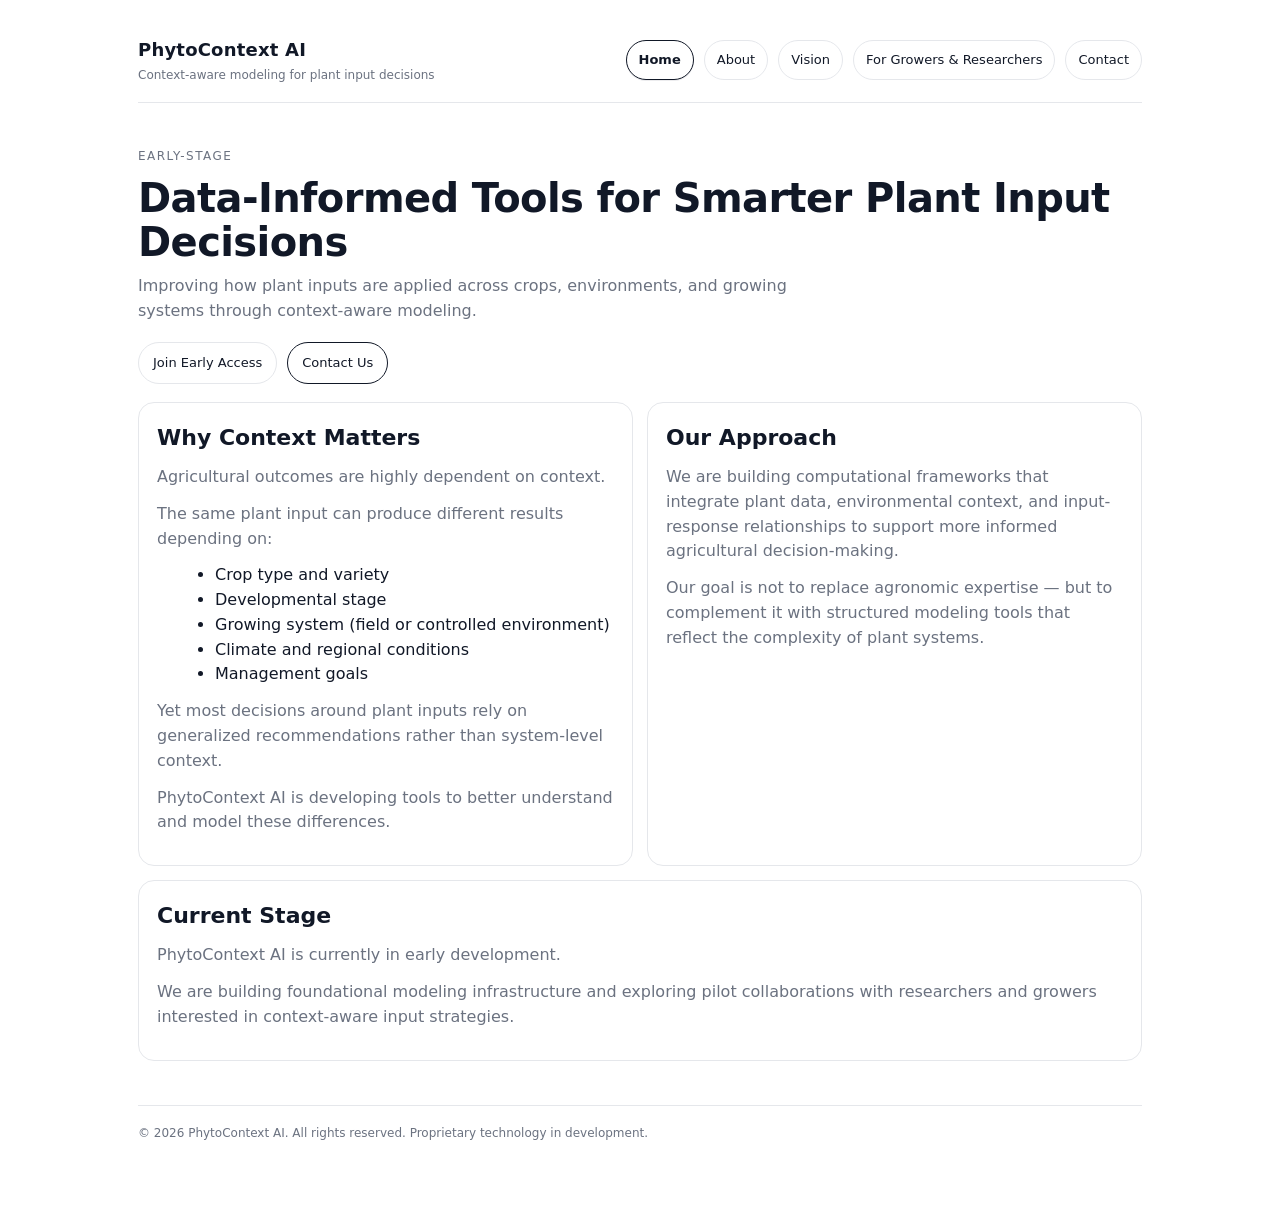
==== commit 7b1781a8: "Update index.html" ====
--- a/index.html
+++ b/index.html
@@ -4,101 +4,81 @@
   <meta charset="utf-8"/>
   <meta name="viewport" content="width=device-width,initial-scale=1"/>
   <title>PhytoContext AI — Home</title>
-  <meta name="description" content="Data-informed tools for smarter plant input decisions through context-aware modeling."/>
   <link rel="stylesheet" href="styles.css"/>
 </head>
 <body>
-  <div class="wrap">
-    <header>
-      <div class="brand">
-        <div class="name">PhytoContext AI</div>
-        <div class="tag">Context-aware modeling for plant input decisions</div>
-      </div>
+<div class="wrap">
+  <header>
+    <div class="brand">
+      <div class="name">PhytoContext AI</div>
+      <div class="tag">Context-aware modeling for plant input decisions</div>
+    </div>
+    <nav>
+      <a class="navlink active" href="index.html">Home</a>
+      <a class="navlink" href="about.html">About</a>
+      <a class="navlink" href="vision.html">Vision</a>
+      <a class="navlink" href="growers.html">For Growers & Researchers</a>
+      <a class="navlink" href="contact.html">Contact</a>
+    </nav>
+  </header>
 
-      <nav aria-label="Primary">
-        <a class="navlink" data-page="index.html" href="index.html">Home</a>
-        <a class="navlink" data-page="about.html" href="about.html">About</a>
+  <section class="hero">
+    <div class="kicker">Early-stage</div>
+    <h1>Data-Informed Tools for Smarter Plant Input Decisions</h1>
+    <p class="lead">
+      Improving how plant inputs are applied across crops, environments, and growing systems through context-aware modeling.
+    </p>
+    <div class="cta">
+      <a class="btn secondary" href="contact.html">Join Early Access</a>
+      <a class="btn" href="contact.html">Contact Us</a>
+    </div>
+  </section>
 
-        <div class="dropdown">
-          <button class="navbtn" id="ddBtn" type="button" aria-haspopup="true" aria-expanded="false">
-            More <span class="caret" aria-hidden="true"></span>
-          </button>
-          <div class="menu" id="ddMenu" role="menu">
-            <a class="navlink" data-page="vision.html" href="vision.html">Vision</a>
-            <a class="navlink" data-page="growers.html" href="growers.html">For Growers & Researchers</a>
-            <a class="navlink" data-page="contact.html" href="contact.html">Contact</a>
-          </div>
-        </div>
-      </nav>
-    </header>
+  <div class="grid">
+    <section class="card col6">
+      <h2>Why Context Matters</h2>
+      <p class="muted">Agricultural outcomes are highly dependent on context.</p>
+      <p class="muted">The same plant input can produce different results depending on:</p>
+      <ul>
+        <li>Crop type and variety</li>
+        <li>Developmental stage</li>
+        <li>Growing system (field or controlled environment)</li>
+        <li>Climate and regional conditions</li>
+        <li>Management goals</li>
+      </ul>
+      <p class="muted" style="margin-top:12px">
+        Yet most decisions around plant inputs rely on generalized recommendations rather than system-level context.
+      </p>
+      <p class="muted">
+        PhytoContext AI is developing tools to better understand and model these differences.
+      </p>
+    </section>
 
-    <main>
-      <section class="hero">
-        <div class="kicker">Early-stage</div>
-        <h1>Data-Informed Tools for Smarter Plant Input Decisions</h1>
-        <p class="lead">
-          Improving how plant inputs are applied across crops, environments, and growing systems through context-aware modeling.
-        </p>
+    <section class="card col6">
+      <h2>Our Approach</h2>
+      <p class="muted">
+        We are building computational frameworks that integrate plant data, environmental context,
+        and input-response relationships to support more informed agricultural decision-making.
+      </p>
+      <p class="muted">
+        Our goal is not to replace agronomic expertise — but to complement it with structured modeling tools
+        that reflect the complexity of plant systems.
+      </p>
+    </section>
 
-        <div class="cta">
-          <a class="btn secondary" href="contact.html">Join Early Access</a>
-          <a class="btn" href="contact.html">Contact Us</a>
-        </div>
-      </section>
-
-      <div class="grid">
-        <section class="card col6">
-          <h2>Why Context Matters</h2>
-          <p class="muted">Agricultural outcomes are highly dependent on context.</p>
-          <p class="muted">The same plant input can produce different results depending on:</p>
-          <ul>
-            <li>Crop type and variety</li>
-            <li>Developmental stage</li>
-            <li>Growing system (field or controlled environment)</li>
-            <li>Climate and regional conditions</li>
-            <li>Management goals</li>
-          </ul>
-          <p class="muted" style="margin-top:12px">
-            Yet most decisions around plant inputs rely on generalized recommendations rather than system-level context.
-          </p>
-          <p class="muted">
-            PhytoContext AI is developing tools to better understand and model these differences.
-          </p>
-        </section>
-
-        <section class="card col6">
-          <h2>Our Approach</h2>
-          <p class="muted">
-            We are building computational frameworks that integrate plant data, environmental context, and input-response relationships
-            to support more informed agricultural decision-making.
-          </p>
-          <p class="muted">
-            Our goal is not to replace agronomic expertise — but to complement it with structured modeling tools that reflect the
-            complexity of plant systems.
-          </p>
-          <div class="callout">
-            Interested in pilot discussions? <a href="contact.html">Reach out here.</a>
-          </div>
-        </section>
-
-        <section class="card col12">
-          <h2>Current Stage</h2>
-          <p class="muted">
-            PhytoContext AI is currently in early development.
-          </p>
-          <p class="muted">
-            We are building foundational modeling infrastructure and exploring pilot collaborations with researchers and growers
-            interested in context-aware input strategies.
-          </p>
-        </section>
-      </div>
-
-      <div class="footer">
-        © 2026 PhytoContext AI. All rights reserved. Proprietary technology in development.
-      </div>
-    </main>
+    <section class="card col12">
+      <h2>Current Stage</h2>
+      <p class="muted">PhytoContext AI is currently in early development.</p>
+      <p class="muted">
+        We are building foundational modeling infrastructure and exploring pilot collaborations with researchers and growers
+        interested in context-aware input strategies.
+      </p>
+    </section>
   </div>
 
-  <script src="app.js"></script>
+  <div class="footer">
+    © 2026 PhytoContext AI. All rights reserved. Proprietary technology in development.
+  </div>
+</div>
 </body>
 </html>
